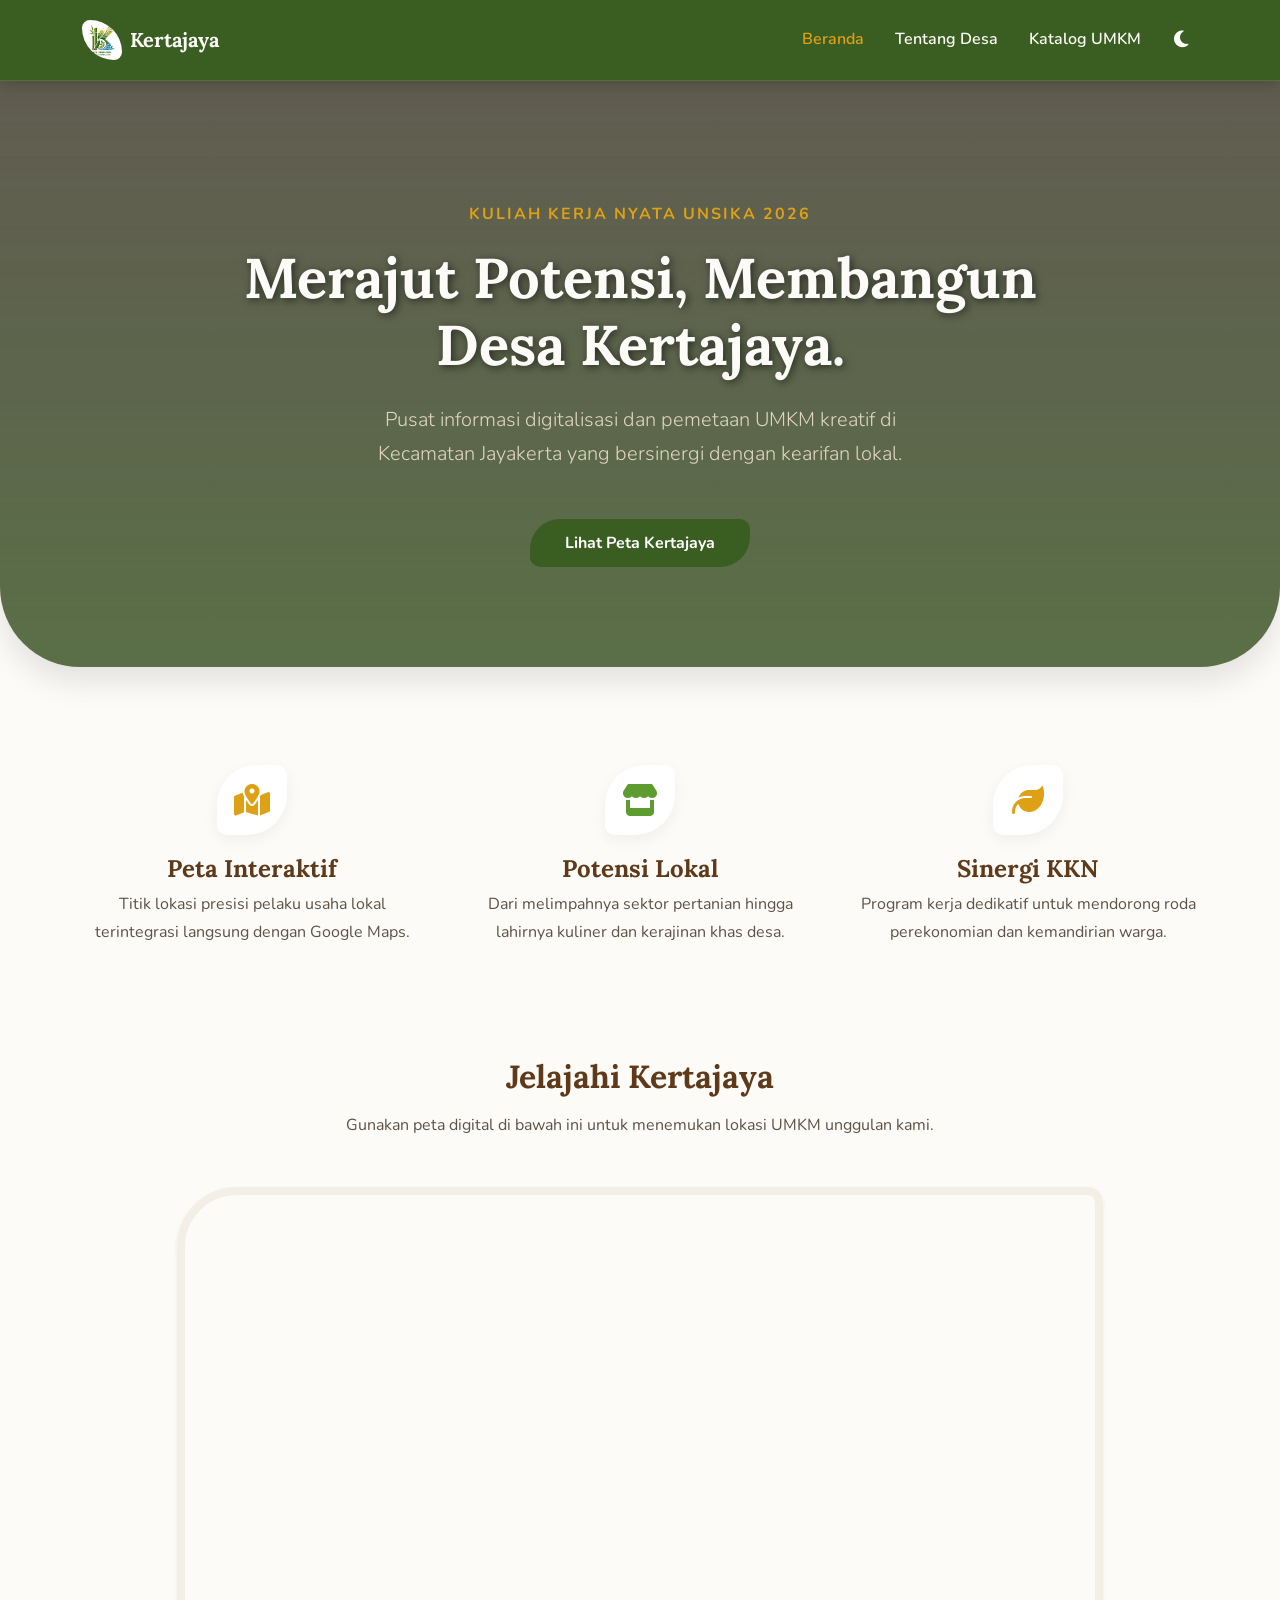
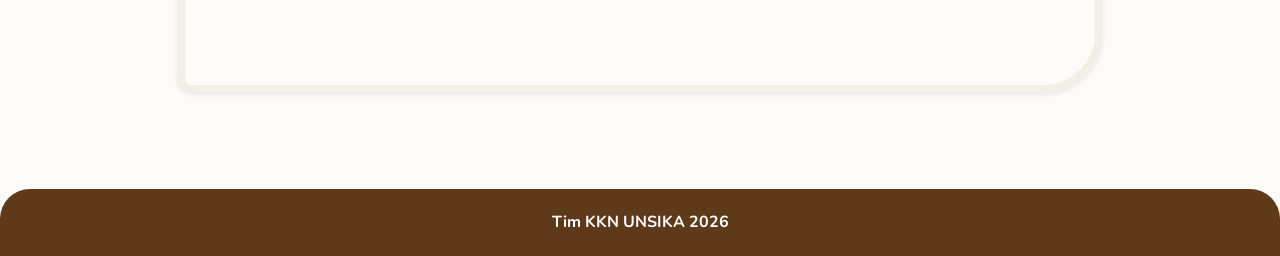
==== index.html @ ece4ea4a "Update index.html" ====
<!DOCTYPE html>
<html lang="id">
<head>
    <meta charset="UTF-8">
    <meta name="viewport" content="width=device-width, initial-scale=1.0">
    
    <!-- === OPTIMASI SEO MULAI === -->
    <meta name="description" content="Website resmi KKN UNSIKA 2026 Desa Kertajaya, Kecamatan Jayakerta, Karawang. Pusat informasi digitalisasi, profil desa, dan pemetaan katalog UMKM lokal.">
    <meta name="keywords" content="Desa Kertajaya, KKN UNSIKA 2026, Kertajaya Karawang, Jayakerta, UMKM Kertajaya, Profil Desa Kertajaya">
    <meta name="author" content="Tim KKN UNSIKA 2026">
    <!-- === OPTIMASI SEO SELESAI === -->

    <title>Desa Kertajaya | KKN UNSIKA 2026</title>
    
    <!-- Optimasi Loading Gambar: Preload background utama agar muncul instan -->
    <link rel="preload" as="image" href="assets/images/background-light.webp">

    <!-- Bootstrap CSS -->
    <link href="https://cdn.jsdelivr.net/npm/bootstrap@5.3.0/dist/css/bootstrap.min.css" rel="stylesheet">
    <!-- FontAwesome untuk Ikon -->
    <link rel="stylesheet" href="https://cdnjs.cloudflare.com/ajax/libs/font-awesome/6.4.0/css/all.min.css">
    <!-- Custom CSS -->
    <link rel="stylesheet" href="assets/css/style.css">
</head>
<body>

    <nav class="navbar navbar-expand-lg navbar-rustic sticky-top">
        <div class="container">
            <a class="navbar-brand d-flex align-items-center fw-bold" href="#">
                <img src="assets/images/logo.webp" alt="Logo" width="40" height="40" class="me-2 organic-shape-alt">
                <span>Kertajaya</span>
            </a>
            <button class="navbar-toggler border-0 shadow-none" type="button" data-bs-toggle="collapse" data-bs-target="#navbarNav">
                <span class="navbar-toggler-icon"></span>
            </button>
            <div class="collapse navbar-collapse" id="navbarNav">
                <ul class="navbar-nav ms-auto">
                    <li class="nav-item"><a class="nav-link active" href="#">Beranda</a></li>
                    <li class="nav-item"><a class="nav-link" href="pages/tentang-desa.html">Tentang Desa</a></li>
                    <li class="nav-item"><a class="nav-link" href="pages/umkm.html">Katalog UMKM</a></li>
                </ul>

                <!-- Tombol Dark Mode -->
                <button id="theme-toggle" class="theme-toggle" aria-label="Ganti Tema">
                    <i class="fa-solid fa-moon"></i>
                </button>
            </div>
        </div>
    </nav>

    <header class="hero-rustic text-center fade-in-section">
        <div class="container">
            <!-- Warna teks diubah menjadi kuning emas -->
            <span class="d-block fw-bold text-uppercase mb-3" style="color: var(--kuning-emas); letter-spacing: 2px;">Kuliah Kerja Nyata UNSIKA 2026</span>
            <h1 class="mx-auto fw-bold mb-4" style="max-width: 800px;">Merajut Potensi, Membangun Desa Kertajaya.</h1>
            <p class="lead mt-4 mb-5 mx-auto" style="max-width: 600px;">Pusat informasi digitalisasi dan pemetaan UMKM kreatif di Kecamatan Jayakerta yang bersinergi dengan kearifan lokal.</p>
            
            <!-- Tautan ini sudah diperbaiki untuk mengarah tepat ke #peta-kertajaya -->
            <a href="#peta-kertajaya" class="btn btn-rustic animate-float">Lihat Peta Kertajaya</a>
        </div>
    </header>

    <section class="py-5">
        <div class="container">
            <div class="row g-5 text-center">
                <!-- Tambahkan class fade-in-section di setiap elemen agar muncul bergantian -->
                <div class="col-md-4 fade-in-section">
                    <div class="icon-rustic">
                        <i class="fa-solid fa-map-location-dot fa-2x" style="color: var(--biru-laut-tua)"></i>
                    </div>
                    <h4 class="fw-bold">Peta Interaktif</h4>
                    <p style="color: var(--teks-cokelat-pudar)">Titik lokasi presisi pelaku usaha lokal terintegrasi langsung dengan Google Maps.</p>
                </div>
                <div class="col-md-4 fade-in-section" style="transition-delay: 0.2s;">
                    <div class="icon-rustic">
                        <i class="fa-solid fa-store fa-2x" style="color: var(--hijau-sedang)"></i>
                    </div>
                    <h4 class="fw-bold">Potensi Lokal</h4>
                    <p style="color: var(--teks-cokelat-pudar)">Dari melimpahnya sektor pertanian hingga lahirnya kuliner dan kerajinan khas desa.</p>
                </div>
                <div class="col-md-4 fade-in-section" style="transition-delay: 0.4s;">
                    <div class="icon-rustic">
                        <i class="fa-solid fa-leaf fa-2x" style="color: var(--kuning-emas)"></i>
                    </div>
                    <h4 class="fw-bold">Sinergi KKN</h4>
                    <p style="color: var(--teks-cokelat-pudar)">Program kerja dedikatif untuk mendorong roda perekonomian dan kemandirian warga.</p>
                </div>
            </div>
        </div>
    </section>

    <!-- ID di bawah ini adalah target scroll dari tombol di Hero Section -->
    <section id="peta-kertajaya" class="py-5 mb-4 fade-in-section">
        <div class="container text-center">
            <h2 class="fw-bold mb-3">Jelajahi Kertajaya</h2>
            <p class="mb-5" style="color: var(--teks-cokelat-pudar)">Gunakan peta digital di bawah ini untuk menemukan lokasi UMKM unggulan kami.</p>
            
            <div class="row justify-content-center">
                <div class="col-lg-10">
                    <div class="map-rustic organic-shape shadow-sm">
                       <iframe src="https://www.google.com/maps/d/u/2/embed?mid=1HomyF_PK04tR7KdnXdKd19zN4E3HvlI&ehbc=2E312F" width="100%" height="480" style="border:0;" allowfullscreen="" loading="lazy"></iframe>
                    </div>
                </div>
            </div>
        </div>
    </section>

    <footer class="footer-rustic text-center mt-5">
        <div class="container">
            <p class="fw-bold text-white mb-0">Tim KKN UNSIKA 2026</p>
        </div>
    </footer>

    <!-- Bootstrap JS -->
    <script src="https://cdn.jsdelivr.net/npm/bootstrap@5.3.0/dist/js/bootstrap.bundle.min.js"></script>
    <!-- Custom JS -->
    <script src="js/main.js"></script>
</body>
</html>
---- assets/css/style.css ----
/* ==========================================================================
   TEMA: ORGANIC / RUSTIC MODERN (WARM & EARTHY) + ANIMASI
   ========================================================================== */

/* --- 1. FONTS & VARIABLES --- */
@import url('https://fonts.googleapis.com/css2?family=Lora:ital,wght@0,500;0,700;1,500&family=Nunito:wght@400;600;700&display=swap');

:root {
    /* Palet Logo */
    --hijau-tua: #3A5E22;
    --hijau-sedang: #5D9C2E;
    --hijau-muda: #8FBA3E;
    --kuning-emas: #DEA116;
    --cokelat-tanah: #5E3A1A;
    
    /* Warna Rustic / Membumi */
    --bg-krem: #FDFBF7; 
    --bg-krem-gelap: #F3EFE6;
    --teks-cokelat-gelap: #2C241B;
    --teks-cokelat-pudar: #5E5246;
}

/* --- 2. DASAR & TIPOGRAFI --- */
body {
    font-family: 'Nunito', sans-serif;
    background-color: var(--bg-krem);
    color: var(--teks-cokelat-gelap);
    line-height: 1.7;
    overflow-x: hidden;
}

h1, h2, h3, h4, h5, .navbar-brand {
    font-family: 'Lora', serif;
    color: var(--cokelat-tanah);
}

/* --- 3. BENTUK ORGANIK (ASYMMETRICAL RADIUS) --- */
.organic-shape {
    border-radius: 60px 15px 60px 15px;
    overflow: hidden;
}

.organic-shape-alt {
    border-radius: 15px 60px 15px 60px;
    overflow: hidden;
}

/* --- 4. NAVBAR (TERINTEGRASI BACKGROUND GELAP) --- */
.navbar-rustic {
    background-color: var(--hijau-tua); 
    border-bottom: 1px solid rgba(224, 213, 193, 0.15); 
    padding: 15px 0;
    box-shadow: 0 4px 15px rgba(0,0,0,0.2);
}

.navbar-rustic .navbar-brand span {
    color: #FDFBF7 !important; 
}

.navbar-rustic .nav-link {
    color: #FDFBF7 !important; 
    font-weight: 600;
    margin-left: 15px;
    transition: color 0.3s ease, transform 0.3s ease;
}

.navbar-rustic .nav-link:hover, 
.navbar-rustic .nav-link.active {
    color: var(--kuning-emas) !important;
}

.navbar-rustic .navbar-toggler-icon {
    filter: brightness(0) invert(1);
}

/* --- 5. HERO SECTION (OVERLAY TRANSPARAN) --- */
.hero-rustic {
    padding: 120px 0 100px 0;
    /* Secara default menggunakan background-light.png */
    background: linear-gradient(rgba(44, 36, 27, 0.75), rgba(58, 94, 34, 0.85)), 
                url('../images/background-light.png');
    background-size: cover;
    background-position: center;
    background-attachment: fixed; 
    border-radius: 0 0 80px 80px; 
    margin-bottom: 50px;
    box-shadow: 0 15px 30px rgba(0,0,0,0.1);
    /* Transisi untuk pergantian background */
    transition: background-image 0.4s ease, background-color 0.4s ease;
}

.hero-rustic h1 {
    /* Menggunakan clamp() agar responsif otomatis */
    /* Minimal 2rem (di HP), mengikuti lebar layar (5vw + 1rem), Maksimal 3.5rem (di PC) */
    font-size: clamp(2rem, 5vw + 1rem, 3.5rem); 
    color: #FDFBF7; 
    text-shadow: 2px 2px 8px rgba(0,0,0,0.6); 
}

.hero-rustic p.lead {
    color: #E0D5C1 !important; 
}

/* --- 6. KARTU, TOMBOL & IKON --- */
.card-rustic {
    background-color: var(--bg-krem);
    border: 1px solid #E0D5C1;
    transition: transform 0.3s ease, box-shadow 0.3s ease;
}

.card-rustic:hover {
    transform: translateY(-5px);
    box-shadow: 0 15px 30px rgba(94, 58, 26, 0.08);
}

.icon-rustic {
    color: var(--kuning-emas);
    background-color: #FFF;
    width: 70px;
    height: 70px;
    display: inline-flex;
    align-items: center;
    justify-content: center;
    border-radius: 40px 10px 40px 10px;
    box-shadow: 0 5px 15px rgba(0,0,0,0.05);
    margin-bottom: 20px;
}

.btn-rustic {
    background-color: var(--hijau-tua);
    color: #FFF;
    border: none;
    border-radius: 30px 10px 30px 10px; 
    padding: 12px 35px;
    font-weight: 700;
    transition: all 0.3s ease;
}

.btn-rustic:hover {
    background-color: var(--cokelat-tanah);
    color: var(--kuning-emas);
    border-radius: 10px 30px 10px 30px; 
}

/* --- 7. PETA & FOOTER --- */
.map-rustic {
    border: 8px solid var(--bg-krem-gelap);
}

.footer-rustic {
    background-color: var(--cokelat-tanah);
    color: #E0D5C1;
    padding: 20px 0; /* Padding diperkecil (sebelumnya 50px) agar lebih ramping */
    border-radius: 30px 30px 0 0; /* Lengkungan disesuaikan proporsinya (sebelumnya 80px) */
    margin-top: 50px;
}

/* ==========================================================================
   8. ANIMASI (SCROLL & HOVER)
   ========================================================================== */
.animate-float {
    animation: float 4s ease-in-out infinite;
}

@keyframes float {
    0% { transform: translateY(0px); }
    50% { transform: translateY(-12px); }
    100% { transform: translateY(0px); }
}

.fade-in-section {
    opacity: 0;
    transform: translateY(40px);
    visibility: hidden;
    transition: opacity 0.8s ease-out, transform 0.8s ease-out;
    will-change: opacity, visibility;
}

.fade-in-section.is-visible {
    opacity: 1;
    transform: none;
    visibility: visible;
}

/* ==========================================================================
   DARK MODE (TEMA MALAM RUSTIC)
   ========================================================================== */
[data-theme="dark"] {
    /* Latar belakang menjadi cokelat tanah sangat gelap untuk nuansa membumi */
    --bg-krem: #1A1614; 
    --bg-krem-gelap: #2C241B; 
    
    /* Warna teks diubah menjadi terang agar terbaca */
    --teks-cokelat-gelap: #FDFBF7; 
    --teks-cokelat-pudar: #C4B7A6; 
    
    /* Aksen Heading diubah ke kuning keemasan agar kontras di latar gelap */
    --cokelat-tanah: var(--kuning-emas);
}

/* Menimpa background khusus .hero-rustic untuk Dark Mode */
[data-theme="dark"] .hero-rustic {
    /* Ganti ke background-dark.png dengan gradient overlay lebih gelap */
    background: linear-gradient(rgba(26, 22, 20, 0.85), rgba(30, 48, 17, 0.9)), 
                url('../images/background-dark.png');
    background-size: cover;
    background-position: center;
    background-attachment: fixed; 
}

/* Transisi halus (Smooth transition) saat mode diganti */
body, .card-rustic, .navbar-rustic, .footer-rustic, .icon-rustic, .input-group, .map-rustic {
    transition: background-color 0.4s ease, color 0.4s ease, border-color 0.4s ease;
}

/* Penyesuaian khusus untuk elemen input (Search bar di Dark Mode) */
[data-theme="dark"] .input-group .input-group-text,
[data-theme="dark"] .input-group input {
    background-color: #2C241B !important;
    color: #FDFBF7 !important;
}

/* Styling untuk Tombol Toggle di Navbar */
/* Styling untuk Tombol Toggle di Navbar */
.theme-toggle {
    background: none;
    border: none;
    color: #FDFBF7; /* Diubah menjadi putih */
    font-size: 1.2rem;
    cursor: pointer;
    transition: color 0.3s ease, transform 0.3s ease;
    margin-left: 15px;
    padding: 5px 10px;
}

.theme-toggle:hover {
    color: var(--kuning-emas);
    transform: scale(1.1);
}
/* Perbaikan teks tombol saat di-hover di Dark Mode */
[data-theme="dark"] .btn-rustic:hover {
    background-color: var(--kuning-emas);
    color: #1A1614 !important; /* Memaksa teks menjadi gelap agar terbaca jelas di atas tombol kuning */
}
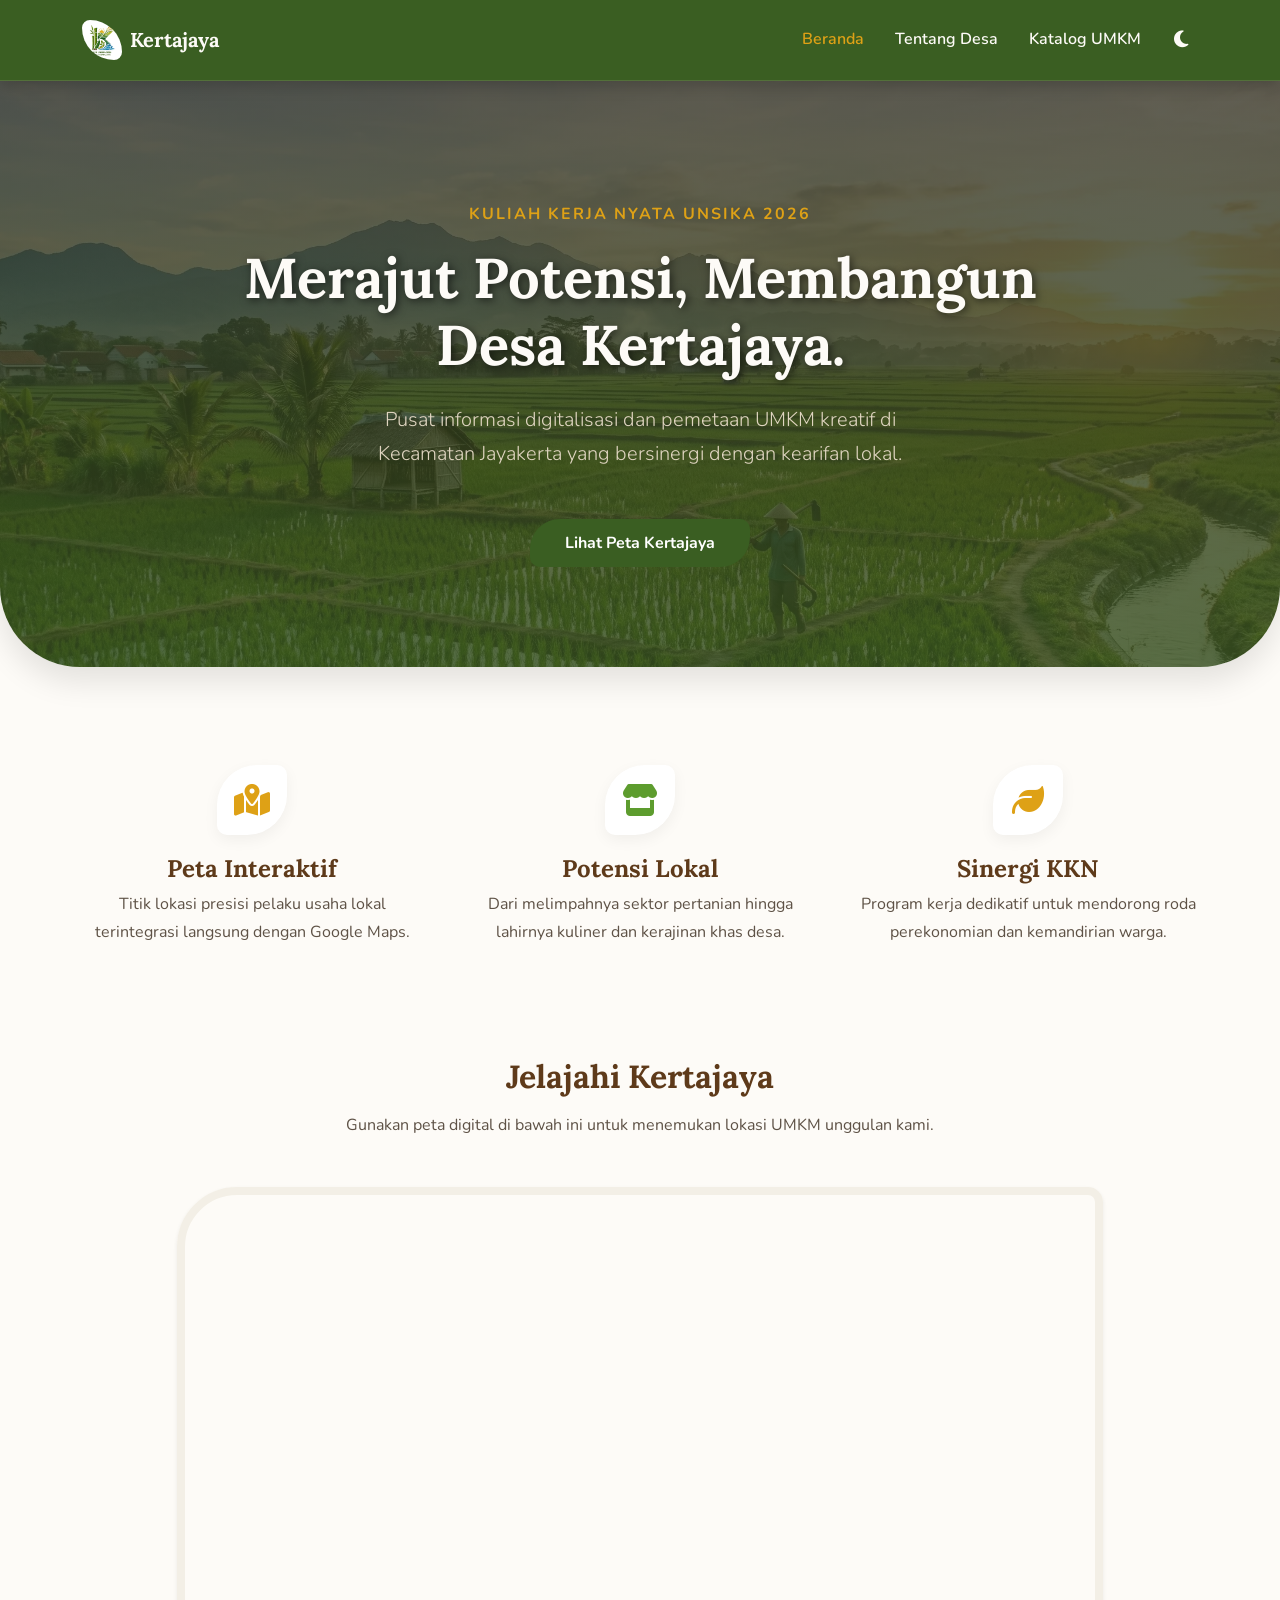
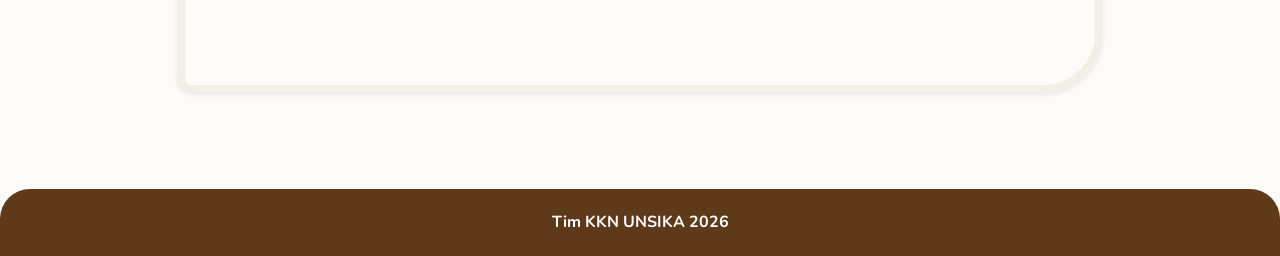
==== commit 6dd22d5d: "Update index.html" ====
--- a/index.html
+++ b/index.html
@@ -8,6 +8,7 @@
     <meta name="description" content="Website resmi KKN UNSIKA 2026 Desa Kertajaya, Kecamatan Jayakerta, Karawang. Pusat informasi digitalisasi, profil desa, dan pemetaan katalog UMKM lokal.">
     <meta name="keywords" content="Desa Kertajaya, KKN UNSIKA 2026, Kertajaya Karawang, Jayakerta, UMKM Kertajaya, Profil Desa Kertajaya">
     <meta name="author" content="Tim KKN UNSIKA 2026">
+    <meta name="google-site-verification" content="WqS38IpL_nNtRBcfzXTbdrq2zGIocBoPjALfwc_rtJQ" />
     <!-- === OPTIMASI SEO SELESAI === -->
 
     <title>Desa Kertajaya | KKN UNSIKA 2026</title>
--- a/assets/css/style.css
+++ b/assets/css/style.css
@@ -78,7 +78,7 @@
     padding: 120px 0 100px 0;
     /* Secara default menggunakan background-light.png */
     background: linear-gradient(rgba(44, 36, 27, 0.75), rgba(58, 94, 34, 0.85)), 
-                url('../images/background-light.png');
+                url('../images/background-light.webp');
     background-size: cover;
     background-position: center;
     background-attachment: fixed; 
@@ -202,7 +202,7 @@
 [data-theme="dark"] .hero-rustic {
     /* Ganti ke background-dark.png dengan gradient overlay lebih gelap */
     background: linear-gradient(rgba(26, 22, 20, 0.85), rgba(30, 48, 17, 0.9)), 
-                url('../images/background-dark.png');
+                url('../images/background-dark.webp');
     background-size: cover;
     background-position: center;
     background-attachment: fixed; 
@@ -241,4 +241,4 @@
 [data-theme="dark"] .btn-rustic:hover {
     background-color: var(--kuning-emas);
     color: #1A1614 !important; /* Memaksa teks menjadi gelap agar terbaca jelas di atas tombol kuning */
-}+}
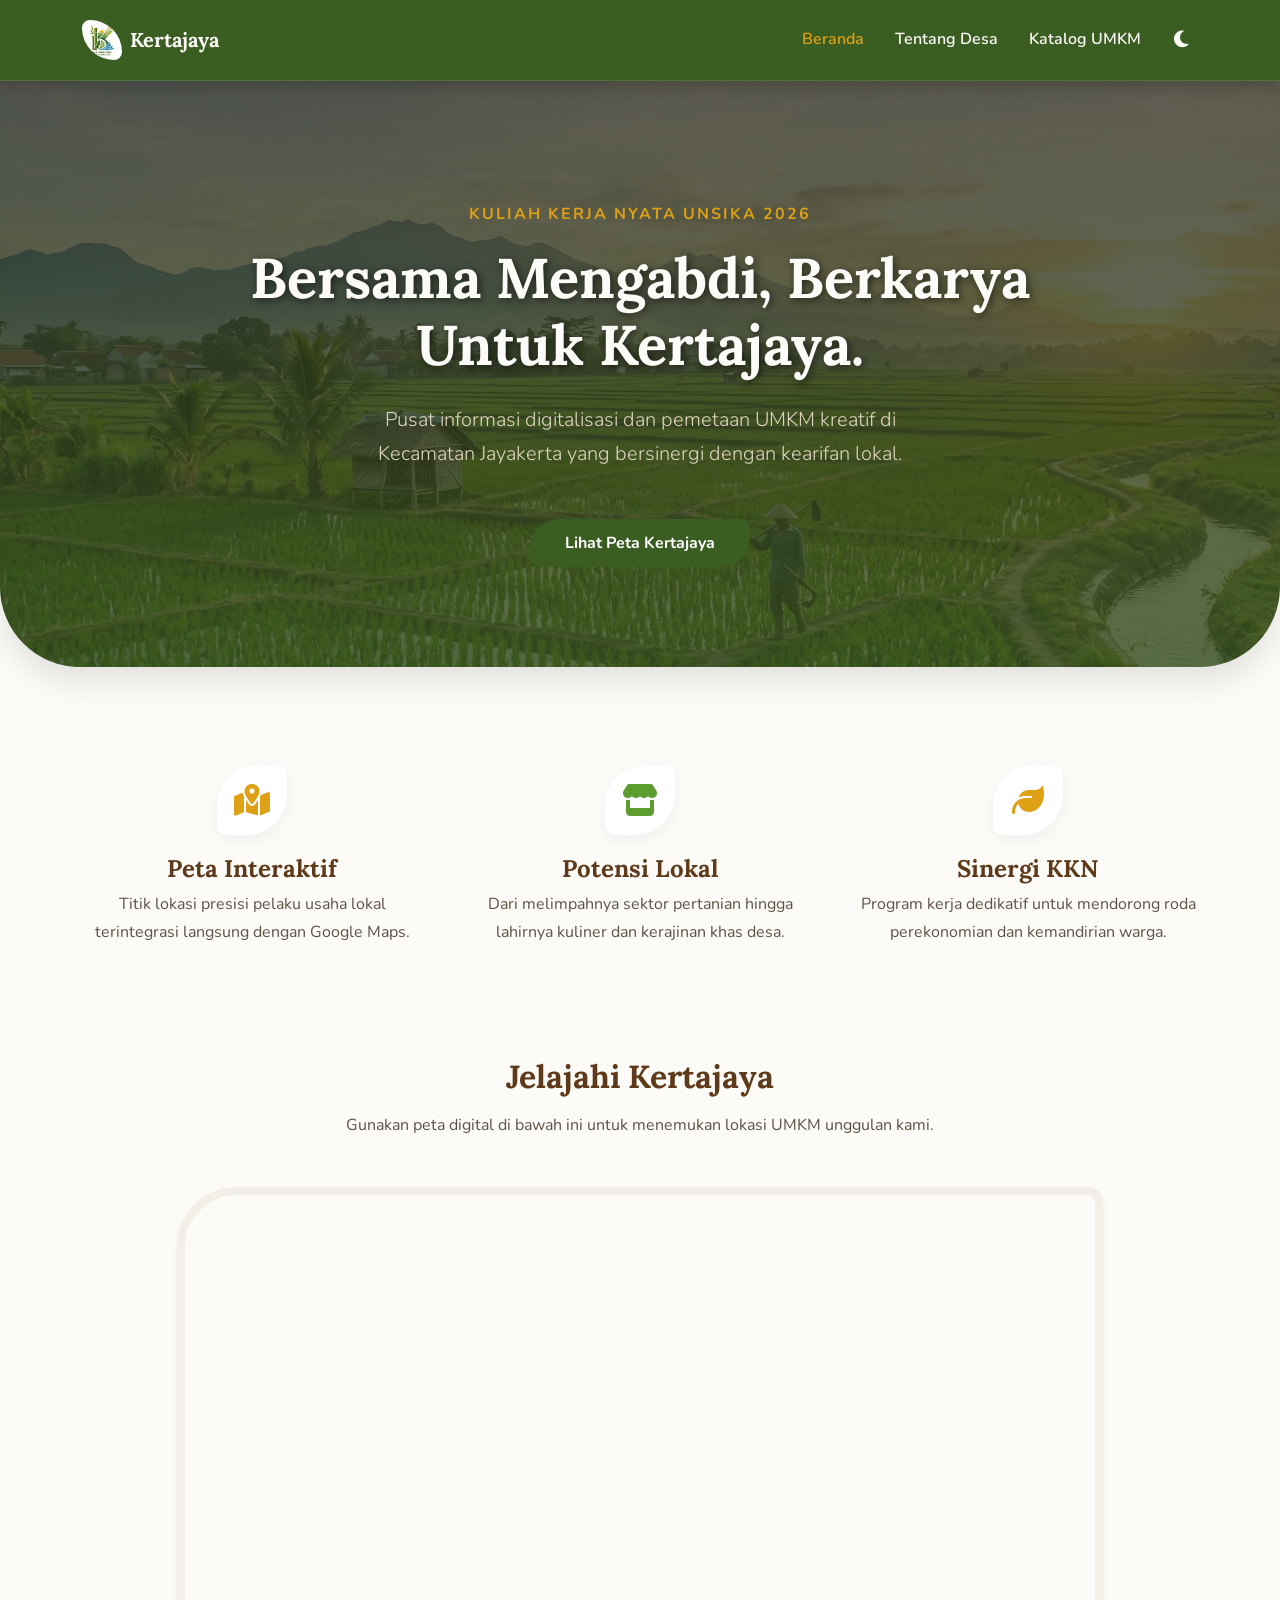
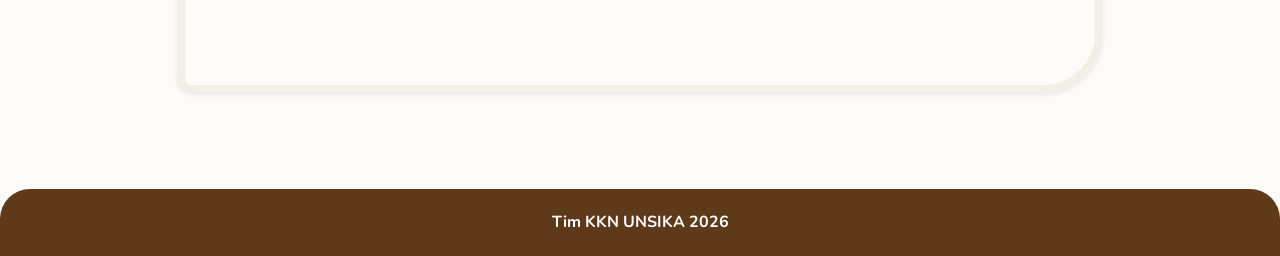
==== commit 7c4c99e9: "Update index.html" ====
--- a/index.html
+++ b/index.html
@@ -53,7 +53,7 @@
         <div class="container">
             <!-- Warna teks diubah menjadi kuning emas -->
             <span class="d-block fw-bold text-uppercase mb-3" style="color: var(--kuning-emas); letter-spacing: 2px;">Kuliah Kerja Nyata UNSIKA 2026</span>
-            <h1 class="mx-auto fw-bold mb-4" style="max-width: 800px;">Merajut Potensi, Membangun Desa Kertajaya.</h1>
+            <h1 class="mx-auto fw-bold mb-4" style="max-width: 800px;">Bersama Mengabdi, Berkarya Untuk Kertajaya.</h1>
             <p class="lead mt-4 mb-5 mx-auto" style="max-width: 600px;">Pusat informasi digitalisasi dan pemetaan UMKM kreatif di Kecamatan Jayakerta yang bersinergi dengan kearifan lokal.</p>
             
             <!-- Tautan ini sudah diperbaiki untuk mengarah tepat ke #peta-kertajaya -->
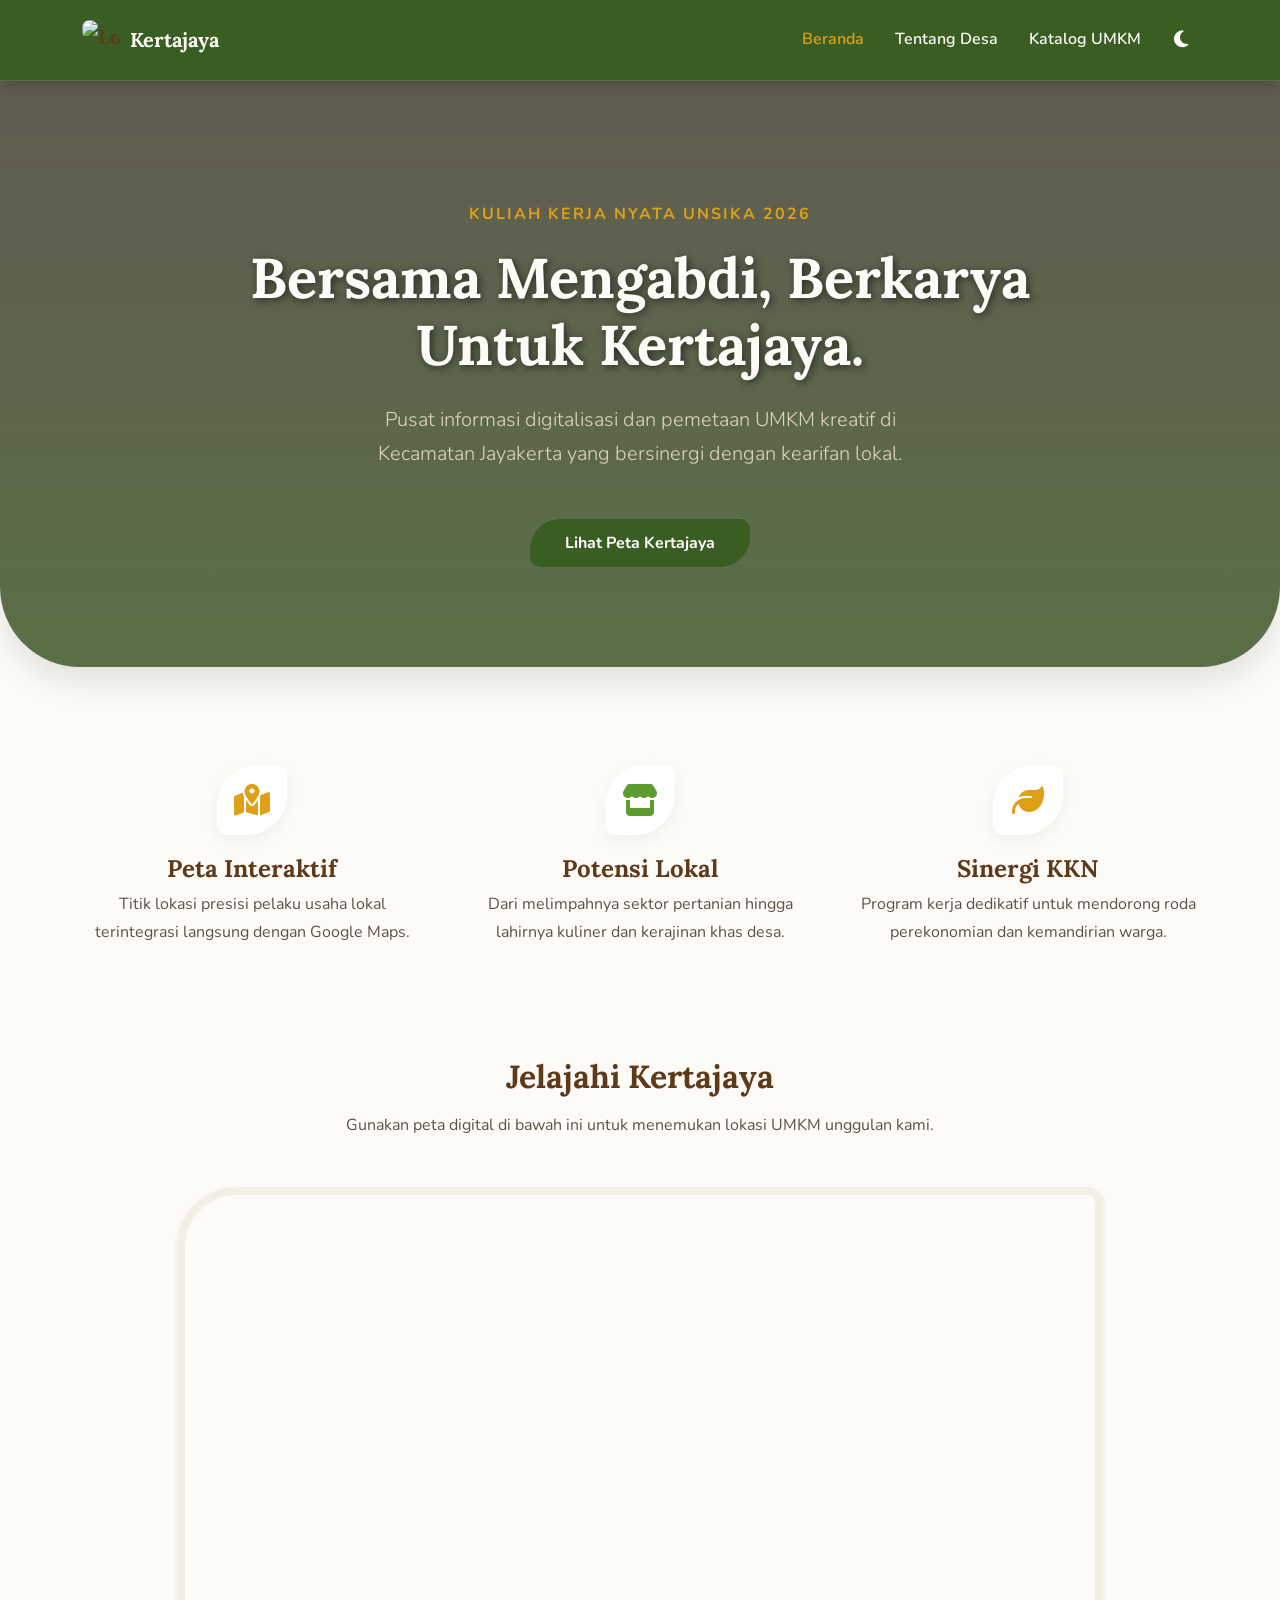
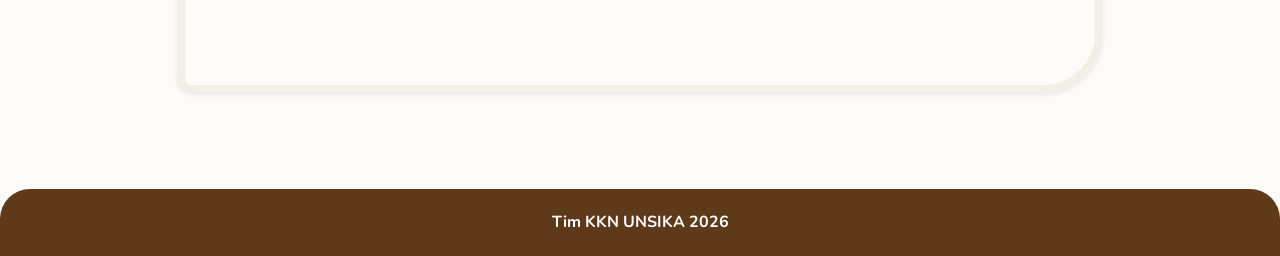
==== commit 40d498b1: "Update index.html" ====
--- a/index.html
+++ b/index.html
@@ -12,6 +12,8 @@
     <!-- === OPTIMASI SEO SELESAI === -->
 
     <title>Desa Kertajaya | KKN UNSIKA 2026</title>
+    <!-- Favicon untuk Tab Browser -->
+    <link rel="icon" type="image/png" href="assets/images/logo-transparant.png">
     
     <!-- Optimasi Loading Gambar: Preload background utama agar muncul instan -->
     <link rel="preload" as="image" href="assets/images/background-light.webp">
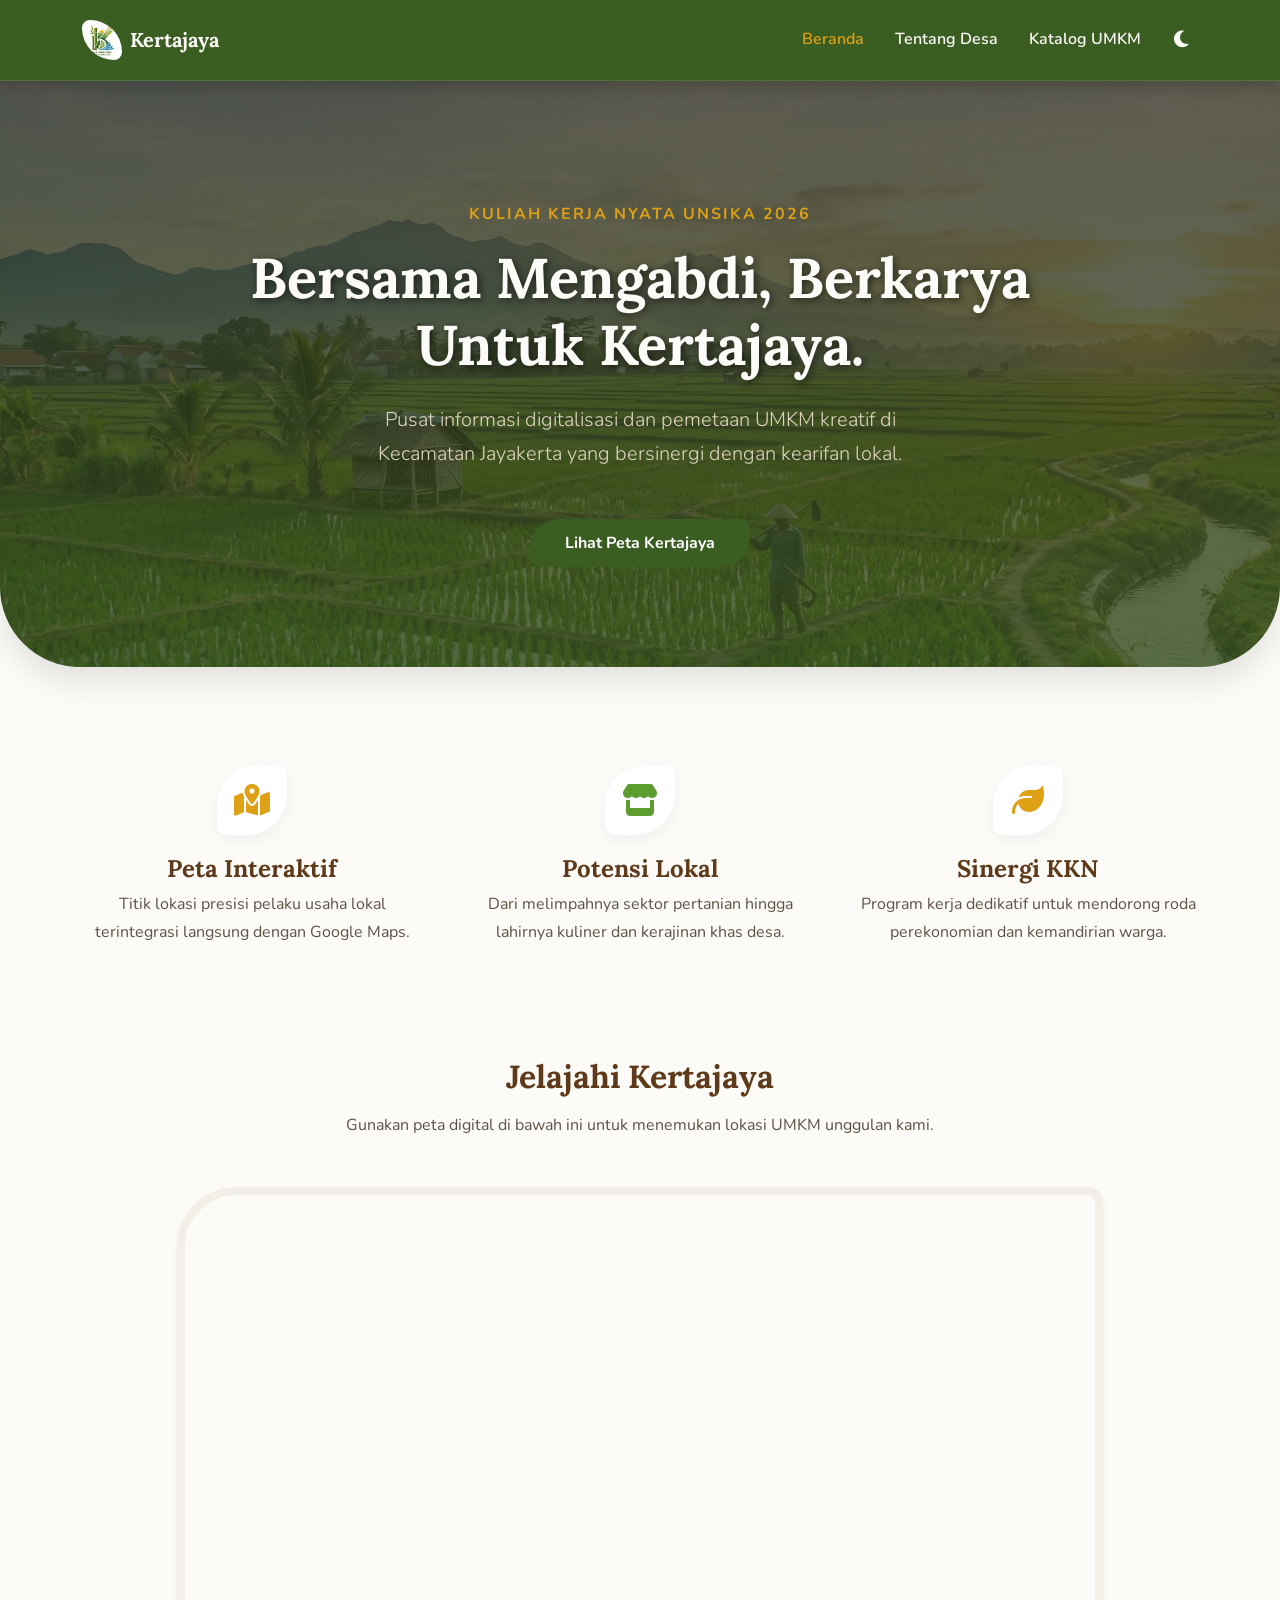
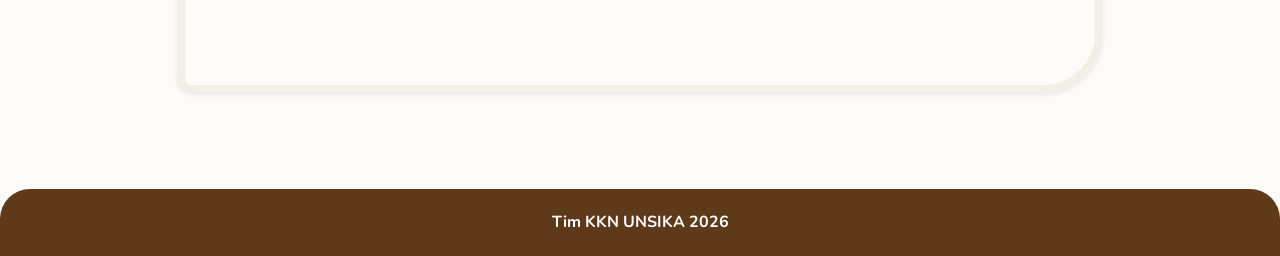
==== commit 61186fdf: "Update index.html" ====
--- a/index.html
+++ b/index.html
@@ -13,7 +13,7 @@
 
     <title>Desa Kertajaya | KKN UNSIKA 2026</title>
     <!-- Favicon untuk Tab Browser -->
-    <link rel="icon" type="image/png" href="assets/images/logo-transparant.png">
+    <link rel="icon" type="image/png" href="/..assets/images/logo-transparant.png">
     
     <!-- Optimasi Loading Gambar: Preload background utama agar muncul instan -->
     <link rel="preload" as="image" href="assets/images/background-light.webp">
